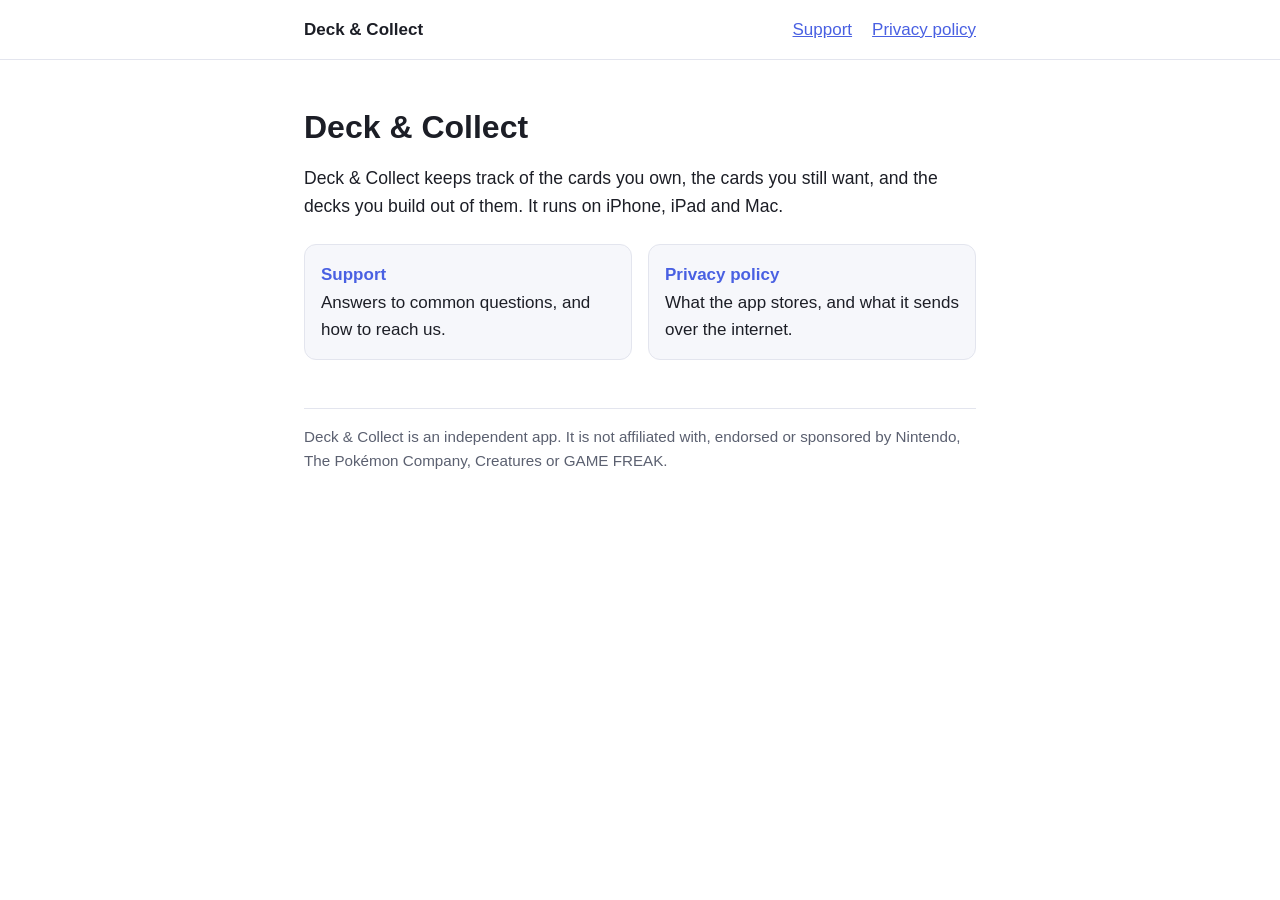
==== index.html @ 9097c73a "Support page and privacy policy for the Deck & Collect app Co-Authored-By: Claude <noreply@anthropic" ====
<!doctype html>
<html lang="en">
<head>
<meta charset="utf-8">
<meta name="viewport" content="width=device-width, initial-scale=1">
<title>Help · Deck &amp; Collect</title>
<meta name="description" content="Help for Deck & Collect, the collection manager and deck builder for iPhone, iPad and Mac.">
<link rel="stylesheet" href="style.css">
</head>
<body>
<header class="site"><div>
  <a class="brand" href="./">Deck &amp; Collect</a>
  <a href="support">Support</a>
  <a href="privacy">Privacy policy</a>
</div></header>
<main>
<h1>Deck &amp; Collect</h1>
<p class="lead">Deck &amp; Collect keeps track of the cards you own, the cards you still want, and the decks you build out of them. It runs on iPhone, iPad and Mac.</p>
<div class="cards">
  <a href="support"><strong>Support</strong>Answers to common questions, and how to reach us.</a>
  <a href="privacy"><strong>Privacy policy</strong>What the app stores, and what it sends over the internet.</a>
</div>
<footer>
  Deck &amp; Collect is an independent app. It is not affiliated with, endorsed or sponsored by Nintendo, The Pokémon Company, Creatures or GAME FREAK.
</footer>
</main>
</body>
</html>
---- style.css ----
:root {
  --bg: #ffffff; --fg: #1c1e26; --muted: #5b6070; --line: #e3e5ee;
  --accent: #4960e2; --card: #f6f7fb;
}
@media (prefers-color-scheme: dark) {
  :root { --bg: #14151c; --fg: #ecedf3; --muted: #a3a8b8; --line: #2b2e3b; --accent: #8fa6f7; --card: #1c1e28; }
}
* { box-sizing: border-box; }
body {
  margin: 0; background: var(--bg); color: var(--fg);
  font: 17px/1.6 -apple-system, BlinkMacSystemFont, "Segoe UI", Roboto, Helvetica, Arial, sans-serif;
}
main { max-width: 44rem; margin: 0 auto; padding: 2rem 1rem 4rem; }
header.site { border-bottom: 1px solid var(--line); }
header.site div { max-width: 44rem; margin: 0 auto; padding: 1rem; display: flex; gap: 1.25rem; flex-wrap: wrap; align-items: baseline; }
header.site a.brand { font-weight: 700; color: var(--fg); text-decoration: none; margin-right: auto; }
a { color: var(--accent); }
h1 { font-size: 2rem; line-height: 1.2; margin: 1rem 0 0.5rem; }
h2 { font-size: 1.25rem; margin: 2.25rem 0 0.5rem; }
p.lead { font-size: 1.1rem; }
p.muted, footer { color: var(--muted); font-size: 0.95rem; }
table { border-collapse: collapse; width: 100%; display: block; overflow-x: auto; }
th, td { text-align: left; vertical-align: top; padding: 0.5rem 0.75rem 0.5rem 0; border-bottom: 1px solid var(--line); }
.cards { display: grid; gap: 1rem; grid-template-columns: repeat(auto-fit, minmax(14rem, 1fr)); margin-top: 1.5rem; }
.cards a { display: block; padding: 1rem; border: 1px solid var(--line); border-radius: 12px; background: var(--card); text-decoration: none; color: var(--fg); }
.cards a strong { color: var(--accent); display: block; }
footer { border-top: 1px solid var(--line); margin-top: 3rem; padding-top: 1rem; }
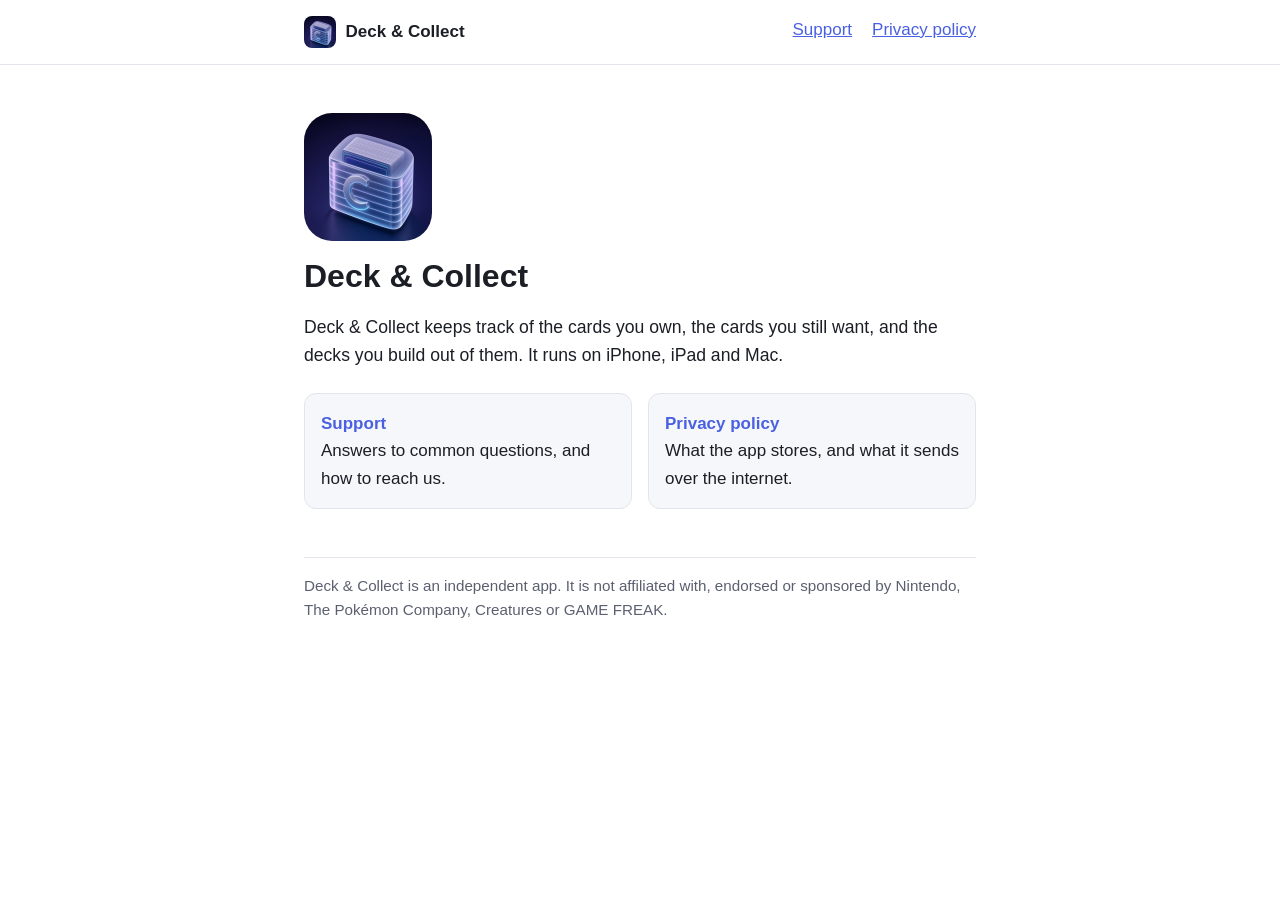
==== commit 88c4bbbc: "Show the app's logo in the header, on the start page and as the tab icon Co-Authored-By: Claude <nor" ====
--- a/index.html
+++ b/index.html
@@ -5,15 +5,18 @@
 <meta name="viewport" content="width=device-width, initial-scale=1">
 <title>Help · Deck &amp; Collect</title>
 <meta name="description" content="Help for Deck & Collect, the collection manager and deck builder for iPhone, iPad and Mac.">
+<link rel="icon" type="image/png" href="favicon.png">
+<link rel="apple-touch-icon" href="apple-touch-icon.png">
 <link rel="stylesheet" href="style.css">
 </head>
 <body>
 <header class="site"><div>
-  <a class="brand" href="./">Deck &amp; Collect</a>
+  <a class="brand" href="./"><img src="logo.png" alt="" width="32" height="32">Deck &amp; Collect</a>
   <a href="support">Support</a>
   <a href="privacy">Privacy policy</a>
 </div></header>
 <main>
+<img class="hero" src="logo.png" alt="The Deck &amp; Collect logo: a glass card box with a C on the front" width="128" height="128">
 <h1>Deck &amp; Collect</h1>
 <p class="lead">Deck &amp; Collect keeps track of the cards you own, the cards you still want, and the decks you build out of them. It runs on iPhone, iPad and Mac.</p>
 <div class="cards">
--- a/style.css
+++ b/style.css
@@ -13,7 +13,9 @@
 main { max-width: 44rem; margin: 0 auto; padding: 2rem 1rem 4rem; }
 header.site { border-bottom: 1px solid var(--line); }
 header.site div { max-width: 44rem; margin: 0 auto; padding: 1rem; display: flex; gap: 1.25rem; flex-wrap: wrap; align-items: baseline; }
-header.site a.brand { font-weight: 700; color: var(--fg); text-decoration: none; margin-right: auto; }
+header.site a.brand { font-weight: 700; color: var(--fg); text-decoration: none; margin-right: auto; display: inline-flex; align-items: center; gap: 0.6rem; align-self: center; }
+header.site a.brand img { border-radius: 8px; display: block; }
+img.hero { border-radius: 28px; display: block; margin-top: 1rem; }
 a { color: var(--accent); }
 h1 { font-size: 2rem; line-height: 1.2; margin: 1rem 0 0.5rem; }
 h2 { font-size: 1.25rem; margin: 2.25rem 0 0.5rem; }
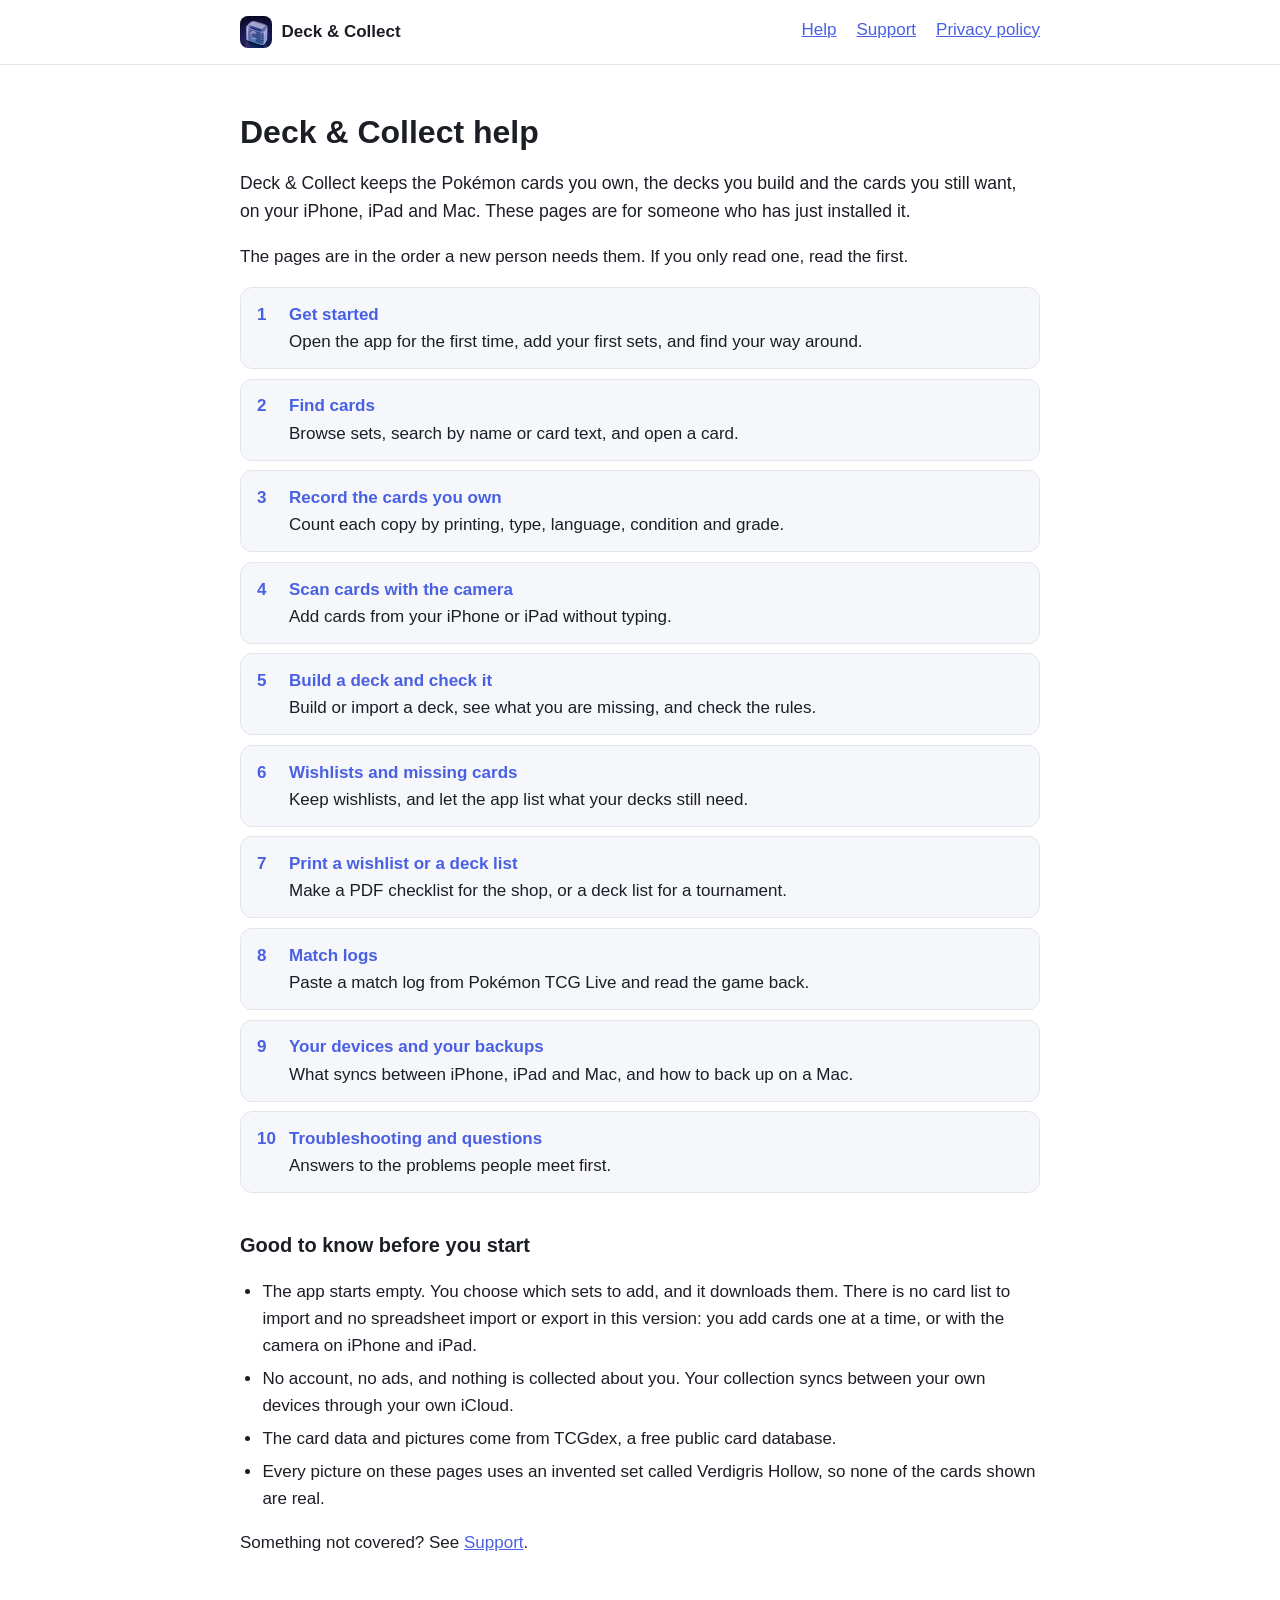
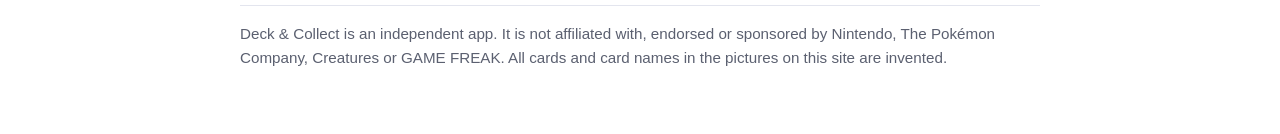
==== commit fd8ebc24: "Help pages: a start page and ten pages on using the app, with pictures from the invented demo set" ====
--- a/index.html
+++ b/index.html
@@ -3,8 +3,8 @@
 <head>
 <meta charset="utf-8">
 <meta name="viewport" content="width=device-width, initial-scale=1">
-<title>Help · Deck &amp; Collect</title>
-<meta name="description" content="Help for Deck & Collect, the collection manager and deck builder for iPhone, iPad and Mac.">
+<title>Deck &amp; Collect help · Deck &amp; Collect help</title>
+<meta name="description" content="Help for Deck & Collect, a collection manager and deck builder for iPhone, iPad and Mac.">
 <link rel="icon" type="image/png" href="favicon.png">
 <link rel="apple-touch-icon" href="apple-touch-icon.png">
 <link rel="stylesheet" href="style.css">
@@ -12,19 +12,37 @@
 <body>
 <header class="site"><div>
   <a class="brand" href="./"><img src="logo.png" alt="" width="32" height="32">Deck &amp; Collect</a>
-  <a href="support">Support</a>
-  <a href="privacy">Privacy policy</a>
+  <a href="index.html">Help</a>
+  <a href="support.html">Support</a>
+  <a href="privacy.html">Privacy policy</a>
 </div></header>
-<main>
-<img class="hero" src="logo.png" alt="The Deck &amp; Collect logo: a glass card box with a C on the front" width="128" height="128">
-<h1>Deck &amp; Collect</h1>
-<p class="lead">Deck &amp; Collect keeps track of the cards you own, the cards you still want, and the decks you build out of them. It runs on iPhone, iPad and Mac.</p>
-<div class="cards">
-  <a href="support"><strong>Support</strong>Answers to common questions, and how to reach us.</a>
-  <a href="privacy"><strong>Privacy policy</strong>What the app stores, and what it sends over the internet.</a>
-</div>
+<main class="help">
+<h1>Deck &amp; Collect help</h1>
+
+<p class="lead">Deck &amp; Collect keeps the Pokémon cards you own, the decks you build and the cards you still want, on your iPhone, iPad and Mac. These pages are for someone who has just installed it.</p>
+<p>The pages are in the order a new person needs them. If you only read one, read the first.</p>
+<ol class="toc">
+<li><a href="getting-started.html"><strong>Get started</strong>Open the app for the first time, add your first sets, and find your way around.</a></li>
+<li><a href="cards-and-search.html"><strong>Find cards</strong>Browse sets, search by name or card text, and open a card.</a></li>
+<li><a href="your-collection.html"><strong>Record the cards you own</strong>Count each copy by printing, type, language, condition and grade.</a></li>
+<li><a href="scanner.html"><strong>Scan cards with the camera</strong>Add cards from your iPhone or iPad without typing.</a></li>
+<li><a href="decks.html"><strong>Build a deck and check it</strong>Build or import a deck, see what you are missing, and check the rules.</a></li>
+<li><a href="wishlists.html"><strong>Wishlists and missing cards</strong>Keep wishlists, and let the app list what your decks still need.</a></li>
+<li><a href="printing.html"><strong>Print a wishlist or a deck list</strong>Make a PDF checklist for the shop, or a deck list for a tournament.</a></li>
+<li><a href="match-logs.html"><strong>Match logs</strong>Paste a match log from Pokémon TCG Live and read the game back.</a></li>
+<li><a href="devices-and-backup.html"><strong>Your devices and your backups</strong>What syncs between iPhone, iPad and Mac, and how to back up on a Mac.</a></li>
+<li><a href="troubleshooting.html"><strong>Troubleshooting and questions</strong>Answers to the problems people meet first.</a></li>
+</ol>
+<h2>Good to know before you start</h2>
+<ul>
+  <li>The app starts empty. You choose which sets to add, and it downloads them. There is no card list to import and no spreadsheet import or export in this version: you add cards one at a time, or with the camera on iPhone and iPad.</li>
+  <li>No account, no ads, and nothing is collected about you. Your collection syncs between your own devices through your own iCloud.</li>
+  <li>The card data and pictures come from TCGdex, a free public card database.</li>
+  <li>Every picture on these pages uses an invented set called Verdigris Hollow, so none of the cards shown are real.</li>
+</ul>
+<p>Something not covered? See <a href="support.html">Support</a>.</p>
 <footer>
-  Deck &amp; Collect is an independent app. It is not affiliated with, endorsed or sponsored by Nintendo, The Pokémon Company, Creatures or GAME FREAK.
+  Deck &amp; Collect is an independent app. It is not affiliated with, endorsed or sponsored by Nintendo, The Pokémon Company, Creatures or GAME FREAK. All cards and card names in the pictures on this site are invented.
 </footer>
 </main>
 </body>
--- a/style.css
+++ b/style.css
@@ -27,3 +27,29 @@
 .cards a { display: block; padding: 1rem; border: 1px solid var(--line); border-radius: 12px; background: var(--card); text-decoration: none; color: var(--fg); }
 .cards a strong { color: var(--accent); display: block; }
 footer { border-top: 1px solid var(--line); margin-top: 3rem; padding-top: 1rem; }
+
+/* Help pages */
+header.site div { max-width: 52rem; }
+main.help { max-width: 52rem; }
+nav.crumb { font-size: 0.95rem; color: var(--muted); margin-top: 0.5rem; }
+nav.crumb a { color: var(--muted); }
+ol, ul { padding-left: 1.4rem; }
+li { margin: 0.35rem 0; }
+figure { margin: 1.25rem 0; }
+figure img { max-width: 100%; height: auto; border: 1px solid var(--line); border-radius: 14px; display: block; }
+figure.phone img { max-width: 300px; }
+figure.tablet img { max-width: 100%; }
+figcaption { color: var(--muted); font-size: 0.9rem; margin-top: 0.4rem; }
+.pair { display: flex; gap: 1rem; flex-wrap: wrap; align-items: flex-start; }
+.pair figure { margin: 1rem 0; flex: 0 1 auto; }
+.pair figure.phone { flex: 0 1 260px; }
+.pair figure.phone img { max-width: 100%; }
+.note, .device { border-left: 4px solid var(--accent); background: var(--card); padding: 0.6rem 1rem; border-radius: 0 10px 10px 0; margin: 1rem 0; }
+.device strong:first-child { color: var(--accent); }
+.steps-next { margin-top: 2.5rem; padding-top: 1rem; border-top: 1px solid var(--line); }
+.toc { counter-reset: t; list-style: none; padding: 0; }
+.toc li { counter-increment: t; border: 1px solid var(--line); border-radius: 12px; background: var(--card); margin: 0.6rem 0; }
+.toc a { display: block; padding: 0.8rem 1rem 0.8rem 3rem; text-decoration: none; color: var(--fg); position: relative; }
+.toc a::before { content: counter(t); position: absolute; left: 1rem; color: var(--accent); font-weight: 700; }
+.toc a strong { color: var(--accent); display: block; }
+kbd { font: inherit; border: 1px solid var(--line); border-radius: 5px; padding: 0 0.3rem; background: var(--card); }
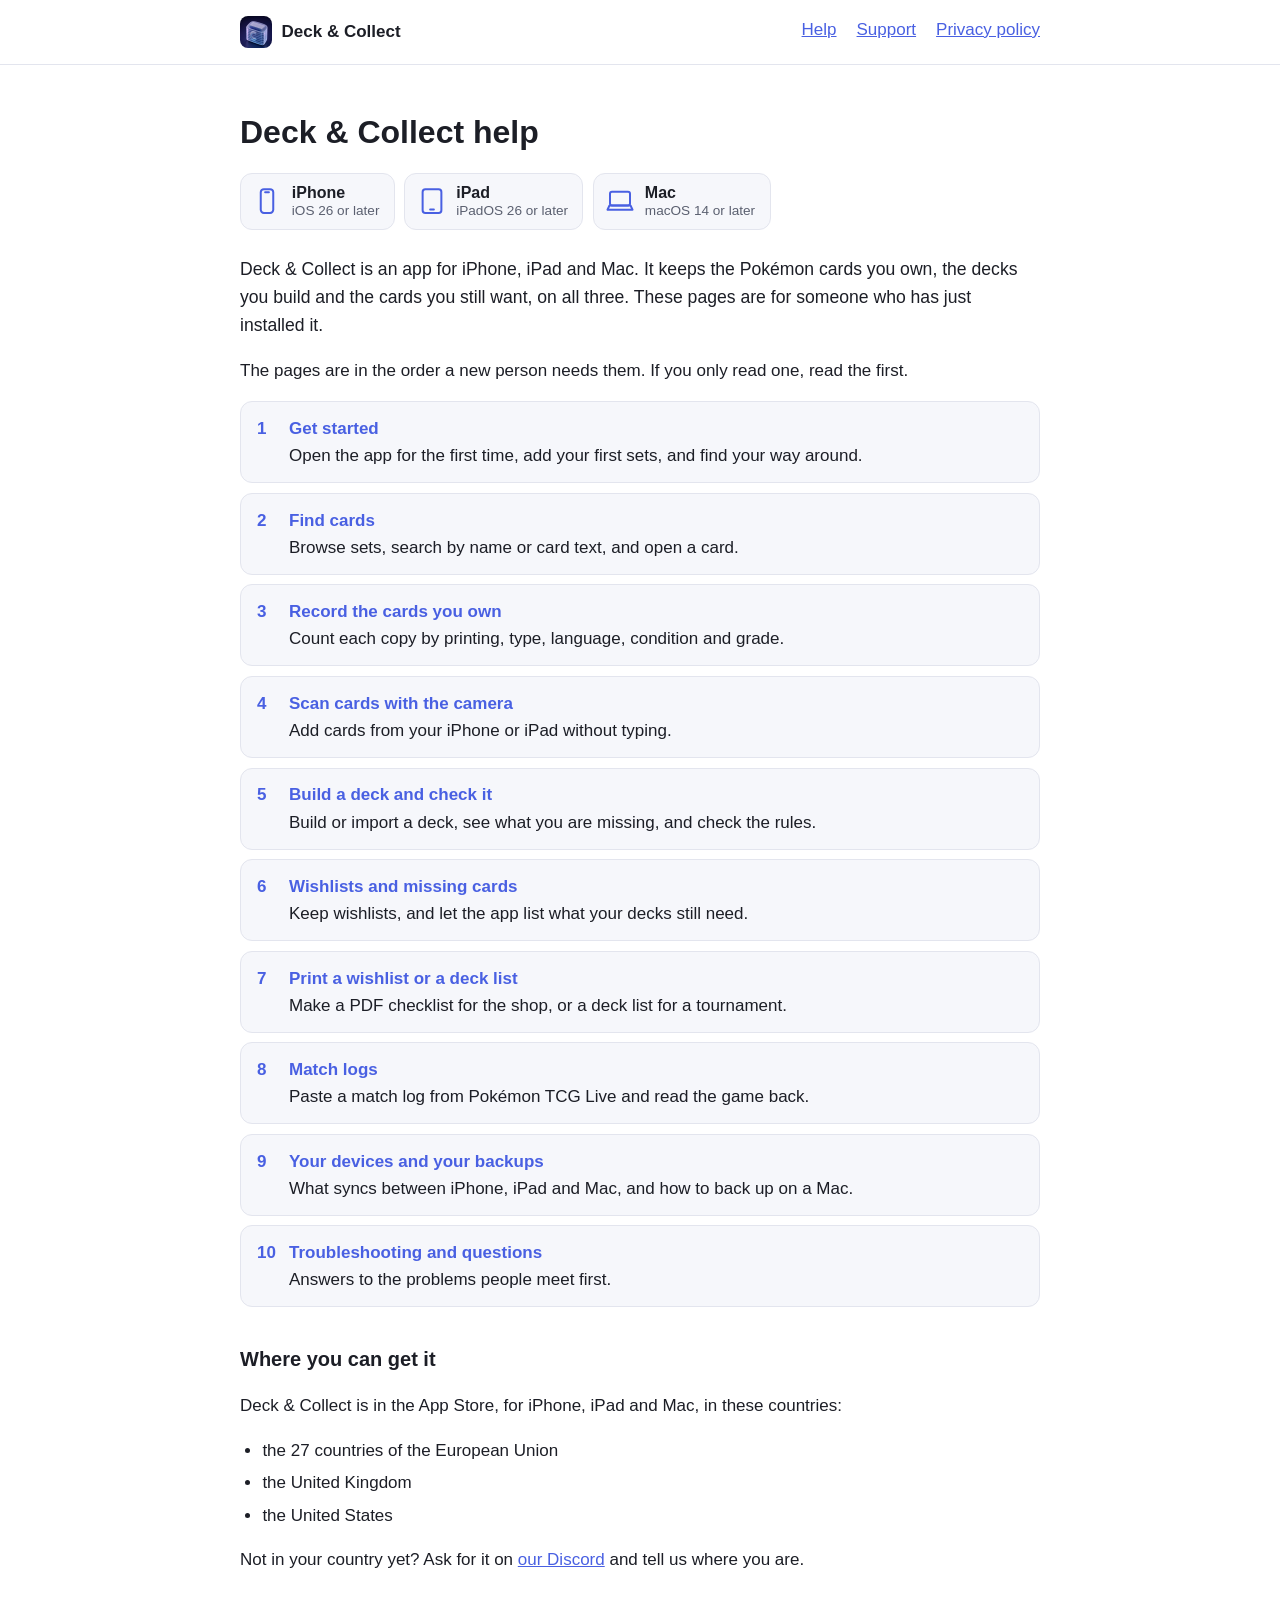
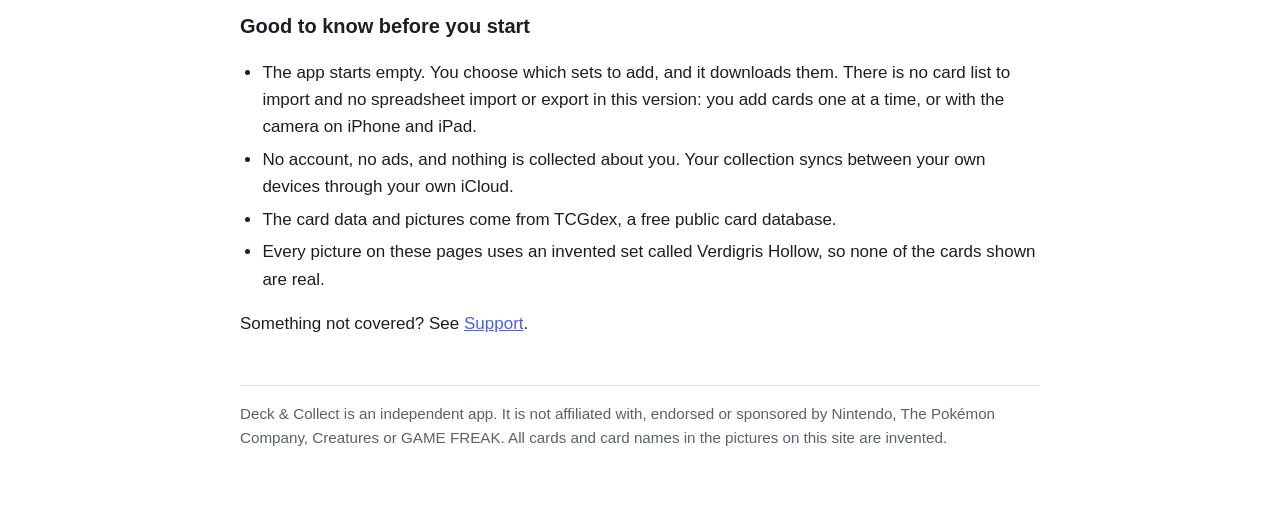
==== commit d722f439: "Start page says what the app runs on and where it is available - A strip at the top: iPhone, iPad an" ====
--- a/index.html
+++ b/index.html
@@ -19,7 +19,12 @@
 <main class="help">
 <h1>Deck &amp; Collect help</h1>
 
-<p class="lead">Deck &amp; Collect keeps the Pokémon cards you own, the decks you build and the cards you still want, on your iPhone, iPad and Mac. These pages are for someone who has just installed it.</p>
+<ul class="platforms" aria-label="Deck &amp; Collect runs on iPhone, iPad and Mac">
+  <li><svg viewBox="0 0 24 24" aria-hidden="true"><rect x="7" y="2.5" width="10" height="19" rx="2.5"/><line x1="10.5" y1="5" x2="13.5" y2="5"/></svg><span><strong>iPhone</strong>iOS 26 or later</span></li>
+  <li><svg viewBox="0 0 24 24" aria-hidden="true"><rect x="4.5" y="2.5" width="15" height="19" rx="2.2"/><line x1="10.5" y1="18.8" x2="13.5" y2="18.8"/></svg><span><strong>iPad</strong>iPadOS 26 or later</span></li>
+  <li><svg viewBox="0 0 24 24" aria-hidden="true"><rect x="4" y="4.5" width="16" height="11" rx="1.6"/><path d="M2 19h20l-1.6-3.5H3.6z"/></svg><span><strong>Mac</strong>macOS 14 or later</span></li>
+</ul>
+<p class="lead">Deck &amp; Collect is an app for iPhone, iPad and Mac. It keeps the Pokémon cards you own, the decks you build and the cards you still want, on all three. These pages are for someone who has just installed it.</p>
 <p>The pages are in the order a new person needs them. If you only read one, read the first.</p>
 <ol class="toc">
 <li><a href="getting-started.html"><strong>Get started</strong>Open the app for the first time, add your first sets, and find your way around.</a></li>
@@ -33,6 +38,14 @@
 <li><a href="devices-and-backup.html"><strong>Your devices and your backups</strong>What syncs between iPhone, iPad and Mac, and how to back up on a Mac.</a></li>
 <li><a href="troubleshooting.html"><strong>Troubleshooting and questions</strong>Answers to the problems people meet first.</a></li>
 </ol>
+<h2 id="countries">Where you can get it</h2>
+<p>Deck &amp; Collect is in the App Store, for iPhone, iPad and Mac, in these countries:</p>
+<ul>
+  <li>the 27 countries of the European Union</li>
+  <li>the United Kingdom</li>
+  <li>the United States</li>
+</ul>
+<p>Not in your country yet? Ask for it on <a href="https://discord.gg/d5BwXKEC8r">our Discord</a> and tell us where you are.</p>
 <h2>Good to know before you start</h2>
 <ul>
   <li>The app starts empty. You choose which sets to add, and it downloads them. There is no card list to import and no spreadsheet import or export in this version: you add cards one at a time, or with the camera on iPhone and iPad.</li>
--- a/style.css
+++ b/style.css
@@ -53,3 +53,9 @@
 .toc a::before { content: counter(t); position: absolute; left: 1rem; color: var(--accent); font-weight: 700; }
 .toc a strong { color: var(--accent); display: block; }
 kbd { font: inherit; border: 1px solid var(--line); border-radius: 5px; padding: 0 0.3rem; background: var(--card); }
+
+.platforms { list-style: none; padding: 0; margin: 1rem 0 1.25rem; display: flex; flex-wrap: wrap; gap: 0.6rem; }
+.platforms li { display: flex; align-items: center; gap: 0.6rem; border: 1px solid var(--line); border-radius: 12px; background: var(--card); padding: 0.55rem 0.9rem 0.55rem 0.7rem; }
+.platforms svg { width: 30px; height: 30px; flex: none; fill: none; stroke: var(--accent); stroke-width: 1.6; stroke-linecap: round; stroke-linejoin: round; }
+.platforms span { color: var(--muted); font-size: 0.85rem; line-height: 1.25; }
+.platforms strong { display: block; color: var(--fg); font-size: 1rem; }
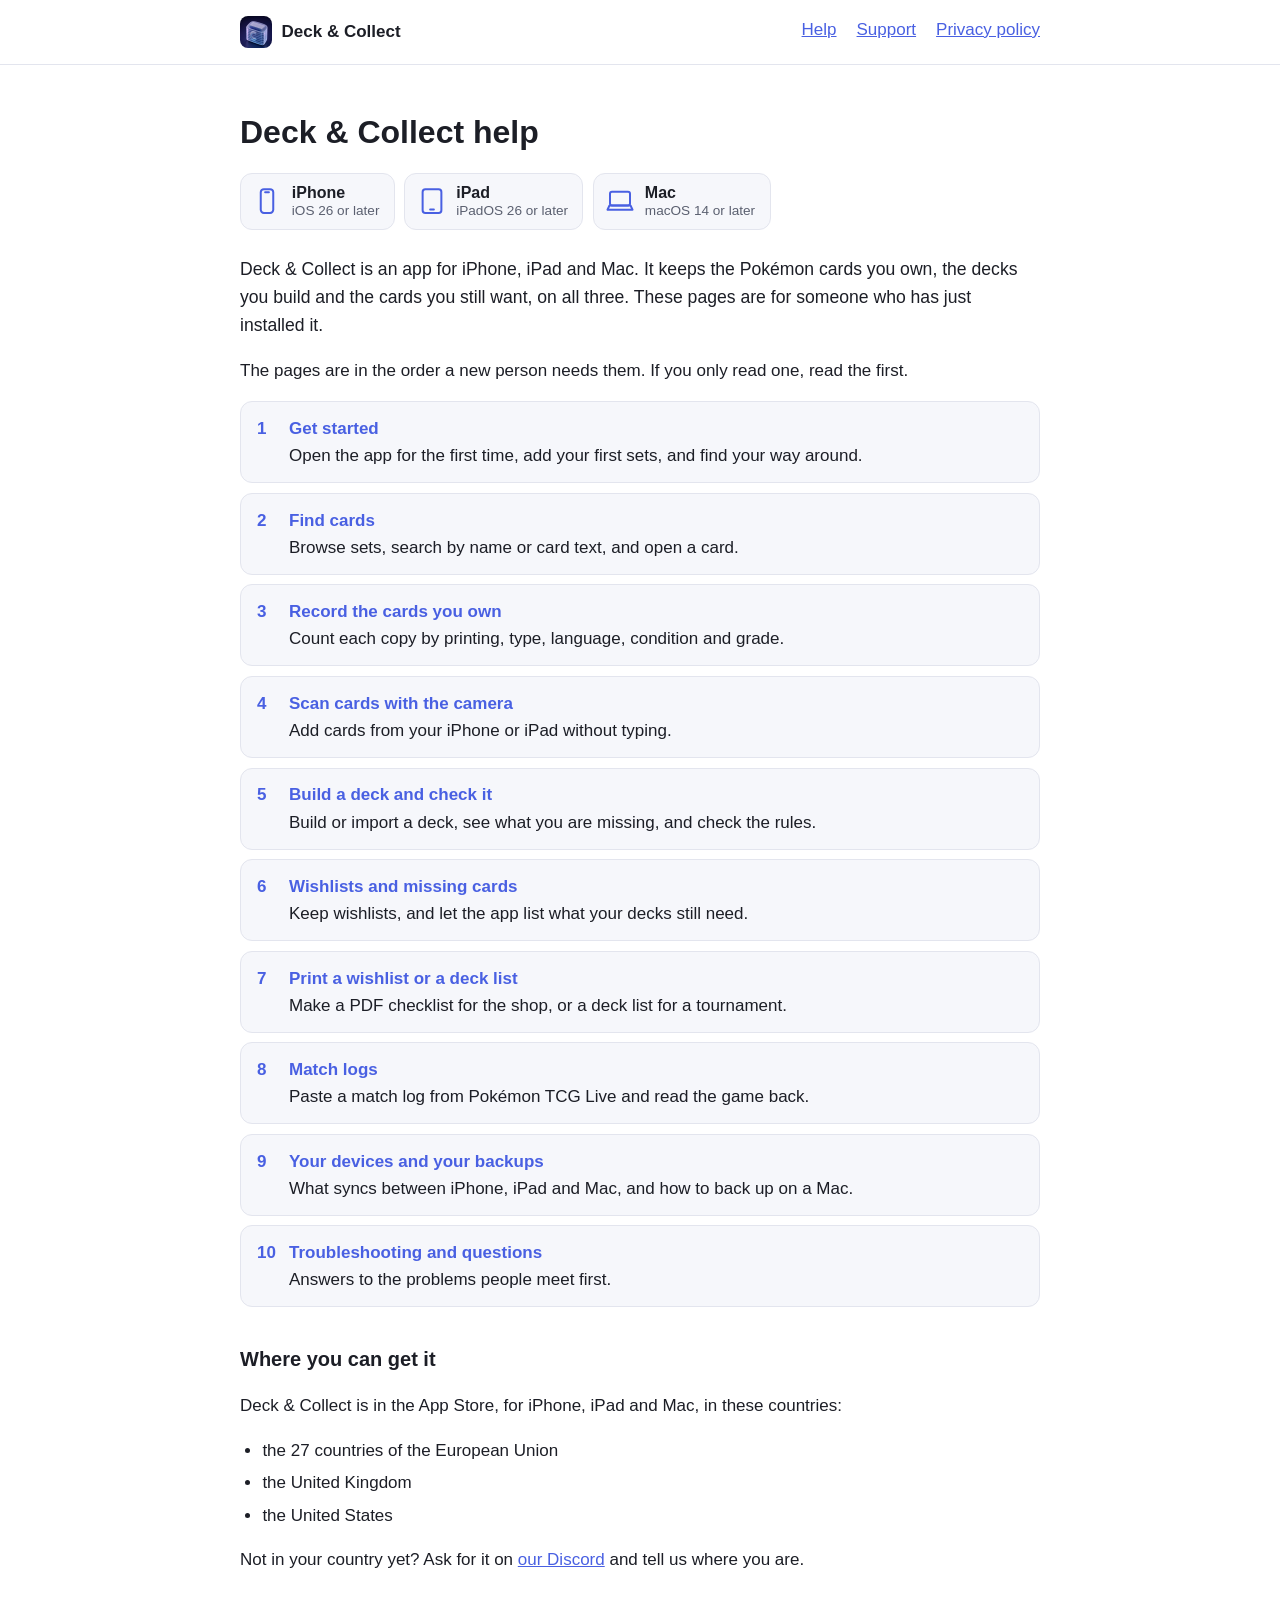
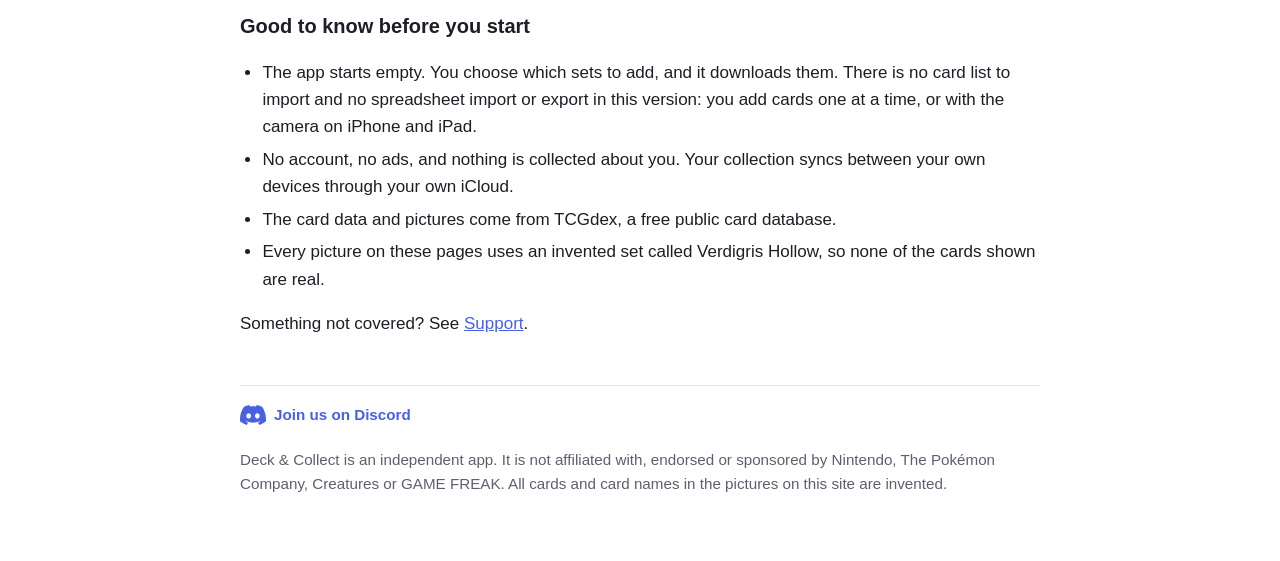
==== commit 84a017a0: "Every page's footer links to the Discord, with its icon Co-Authored-By: Claude Fable 5.2 <noreply@an" ====
--- a/index.html
+++ b/index.html
@@ -7,7 +7,7 @@
 <meta name="description" content="Help for Deck & Collect, a collection manager and deck builder for iPhone, iPad and Mac.">
 <link rel="icon" type="image/png" href="favicon.png">
 <link rel="apple-touch-icon" href="apple-touch-icon.png">
-<link rel="stylesheet" href="style.css">
+<link rel="stylesheet" href="style.css?v=2">
 </head>
 <body>
 <header class="site"><div>
@@ -20,9 +20,9 @@
 <h1>Deck &amp; Collect help</h1>
 
 <ul class="platforms" aria-label="Deck &amp; Collect runs on iPhone, iPad and Mac">
-  <li><svg viewBox="0 0 24 24" aria-hidden="true"><rect x="7" y="2.5" width="10" height="19" rx="2.5"/><line x1="10.5" y1="5" x2="13.5" y2="5"/></svg><span><strong>iPhone</strong>iOS 26 or later</span></li>
-  <li><svg viewBox="0 0 24 24" aria-hidden="true"><rect x="4.5" y="2.5" width="15" height="19" rx="2.2"/><line x1="10.5" y1="18.8" x2="13.5" y2="18.8"/></svg><span><strong>iPad</strong>iPadOS 26 or later</span></li>
-  <li><svg viewBox="0 0 24 24" aria-hidden="true"><rect x="4" y="4.5" width="16" height="11" rx="1.6"/><path d="M2 19h20l-1.6-3.5H3.6z"/></svg><span><strong>Mac</strong>macOS 14 or later</span></li>
+  <li><svg viewBox="0 0 24 24" width="30" height="30" fill="none" stroke="currentColor" stroke-width="1.6" stroke-linecap="round" stroke-linejoin="round" aria-hidden="true"><rect x="7" y="2.5" width="10" height="19" rx="2.5"/><line x1="10.5" y1="5" x2="13.5" y2="5"/></svg><span><strong>iPhone</strong>iOS 26 or later</span></li>
+  <li><svg viewBox="0 0 24 24" width="30" height="30" fill="none" stroke="currentColor" stroke-width="1.6" stroke-linecap="round" stroke-linejoin="round" aria-hidden="true"><rect x="4.5" y="2.5" width="15" height="19" rx="2.2"/><line x1="10.5" y1="18.8" x2="13.5" y2="18.8"/></svg><span><strong>iPad</strong>iPadOS 26 or later</span></li>
+  <li><svg viewBox="0 0 24 24" width="30" height="30" fill="none" stroke="currentColor" stroke-width="1.6" stroke-linecap="round" stroke-linejoin="round" aria-hidden="true"><rect x="4" y="4.5" width="16" height="11" rx="1.6"/><path d="M2 19h20l-1.6-3.5H3.6z"/></svg><span><strong>Mac</strong>macOS 14 or later</span></li>
 </ul>
 <p class="lead">Deck &amp; Collect is an app for iPhone, iPad and Mac. It keeps the Pokémon cards you own, the decks you build and the cards you still want, on all three. These pages are for someone who has just installed it.</p>
 <p>The pages are in the order a new person needs them. If you only read one, read the first.</p>
@@ -55,6 +55,7 @@
 </ul>
 <p>Something not covered? See <a href="support.html">Support</a>.</p>
 <footer>
+  <p class="community" style="margin: 0 0 0.8rem;"><a href="https://discord.gg/d5BwXKEC8r" style="display: inline-flex; align-items: center; gap: 0.5rem; text-decoration: none; font-weight: 600;"><svg viewBox="0 0 24 24" width="26" height="26" fill="currentColor" role="img" aria-label="Discord"><path d="M20.317 4.3698a19.7913 19.7913 0 00-4.8851-1.5152.0741.0741 0 00-.0785.0371c-.211.3753-.4447.8648-.6083 1.2495-1.8447-.2762-3.68-.2762-5.4868 0-.1636-.3933-.4058-.8742-.6177-1.2495a.077.077 0 00-.0785-.037 19.7363 19.7363 0 00-4.8852 1.515.0699.0699 0 00-.0321.0277C.5334 9.0458-.319 13.5799.0992 18.0578a.0824.0824 0 00.0312.0561c2.0528 1.5076 4.0413 2.4228 5.9929 3.0294a.0777.0777 0 00.0842-.0276c.4616-.6304.8731-1.2952 1.226-1.9942a.076.076 0 00-.0416-.1057c-.6528-.2476-1.2743-.5495-1.8722-.8923a.077.077 0 01-.0076-.1277c.1258-.0943.2517-.1923.3718-.2914a.0743.0743 0 01.0776-.0105c3.9278 1.7933 8.18 1.7933 12.0614 0a.0739.0739 0 01.0785.0095c.1202.099.246.1981.3728.2924a.077.077 0 01-.0066.1276 12.2986 12.2986 0 01-1.873.8914.0766.0766 0 00-.0407.1067c.3604.698.7719 1.3628 1.225 1.9932a.076.076 0 00.0842.0286c1.961-.6067 3.9495-1.5219 6.0023-3.0294a.077.077 0 00.0313-.0552c.5004-5.177-.8382-9.6739-3.5485-13.6604a.061.061 0 00-.0312-.0286zM8.02 15.3312c-1.1825 0-2.1569-1.0857-2.1569-2.419 0-1.3332.9555-2.4189 2.157-2.4189 1.2108 0 2.1757 1.0952 2.1568 2.419 0 1.3332-.9555 2.4189-2.1569 2.4189zm7.9748 0c-1.1825 0-2.1569-1.0857-2.1569-2.419 0-1.3332.9554-2.4189 2.1569-2.4189 1.2108 0 2.1757 1.0952 2.1568 2.419 0 1.3332-.946 2.4189-2.1568 2.4189Z"/></svg>Join us on Discord</a></p>
   Deck &amp; Collect is an independent app. It is not affiliated with, endorsed or sponsored by Nintendo, The Pokémon Company, Creatures or GAME FREAK. All cards and card names in the pictures on this site are invented.
 </footer>
 </main>
--- a/style.css
+++ b/style.css
@@ -56,6 +56,6 @@
 
 .platforms { list-style: none; padding: 0; margin: 1rem 0 1.25rem; display: flex; flex-wrap: wrap; gap: 0.6rem; }
 .platforms li { display: flex; align-items: center; gap: 0.6rem; border: 1px solid var(--line); border-radius: 12px; background: var(--card); padding: 0.55rem 0.9rem 0.55rem 0.7rem; }
-.platforms svg { width: 30px; height: 30px; flex: none; fill: none; stroke: var(--accent); stroke-width: 1.6; stroke-linecap: round; stroke-linejoin: round; }
+.platforms svg { width: 30px; height: 30px; flex: none; color: var(--accent); }
 .platforms span { color: var(--muted); font-size: 0.85rem; line-height: 1.25; }
 .platforms strong { display: block; color: var(--fg); font-size: 1rem; }
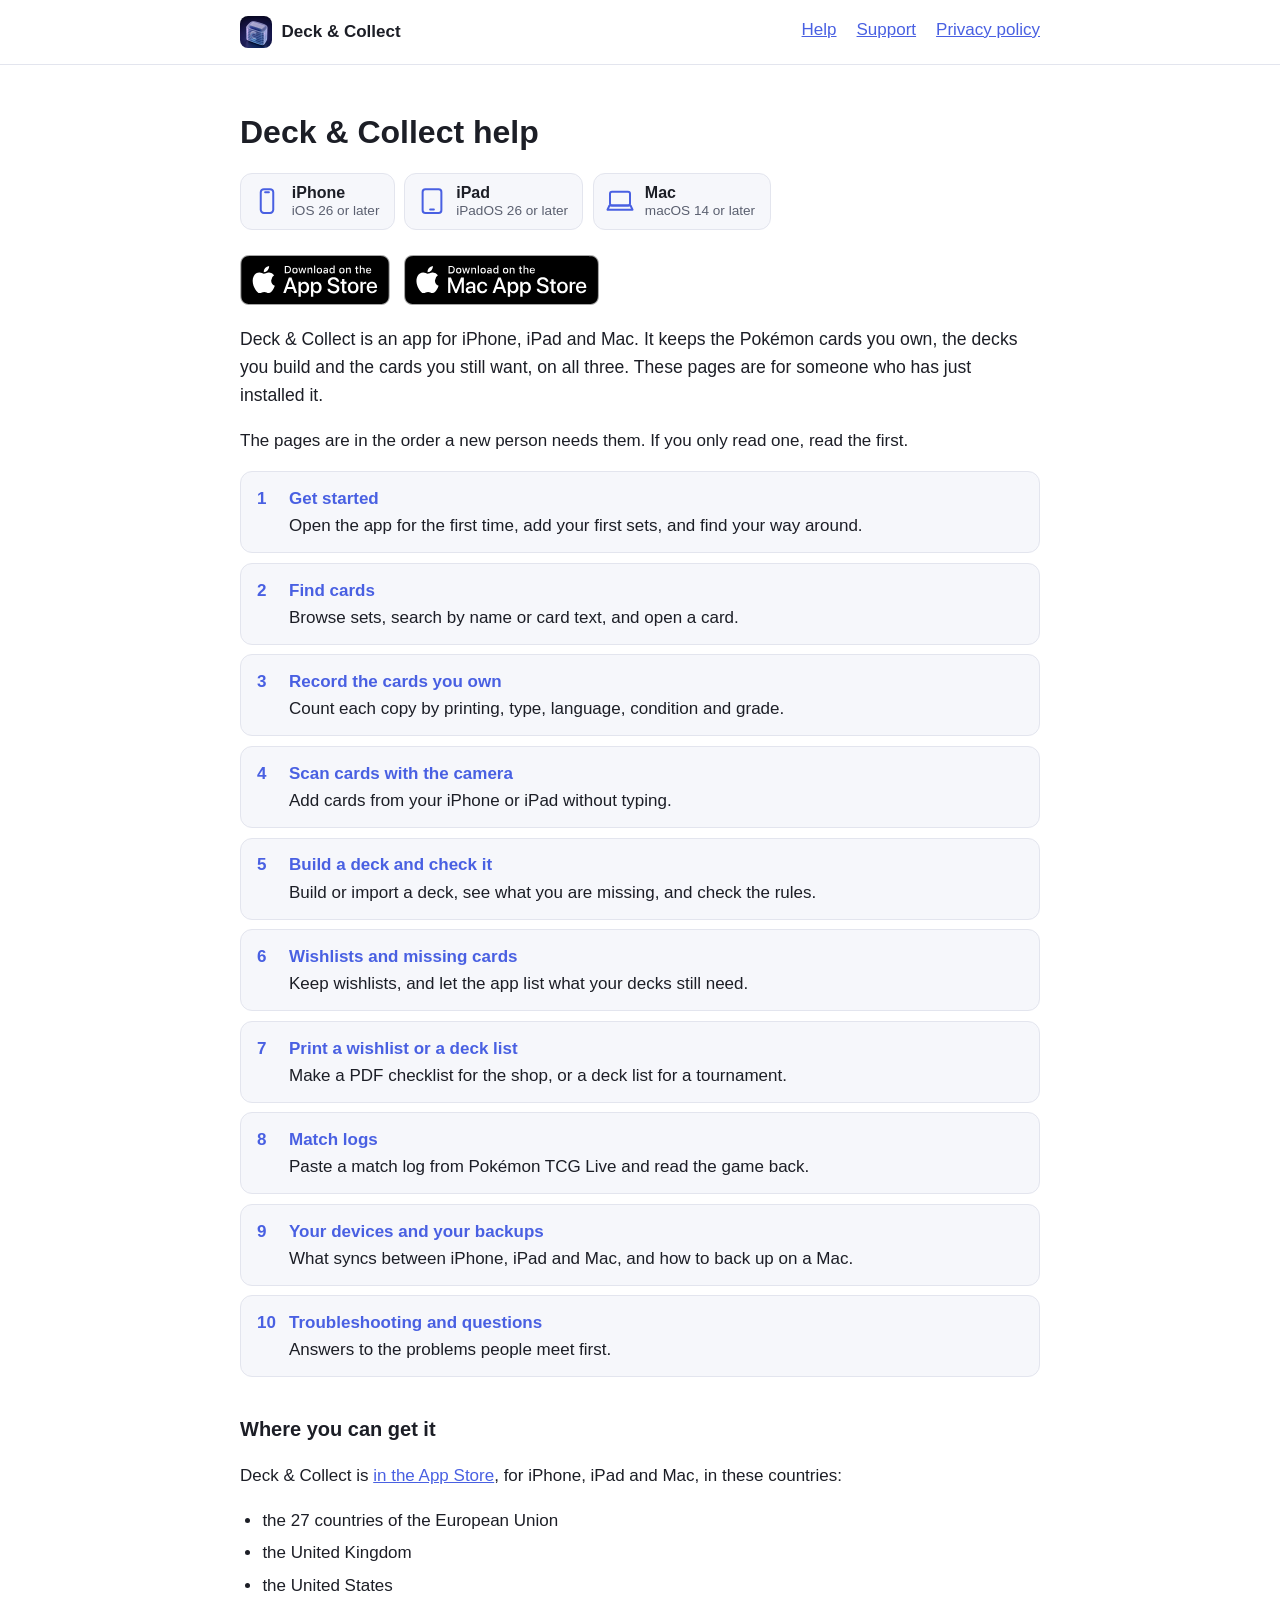
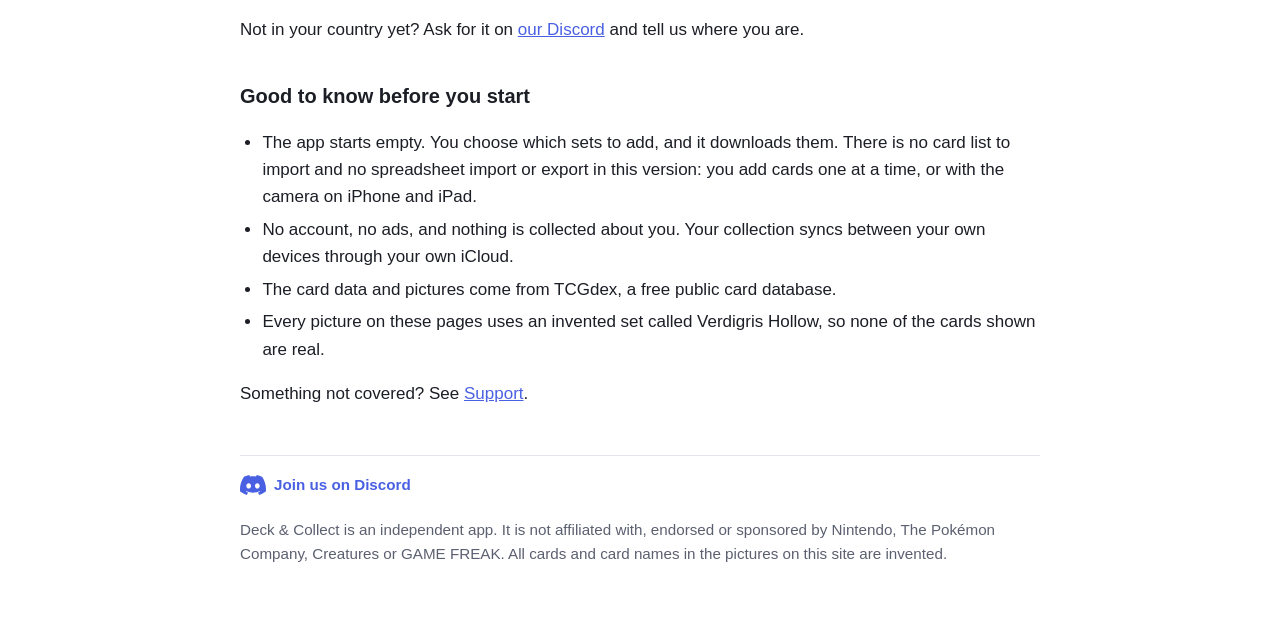
==== commit 622b2a1e: "Start page links to the App Store, with Apple's two download badges Version 1.0 is in the store sinc" ====
--- a/index.html
+++ b/index.html
@@ -24,6 +24,10 @@
   <li><svg viewBox="0 0 24 24" width="30" height="30" fill="none" stroke="currentColor" stroke-width="1.6" stroke-linecap="round" stroke-linejoin="round" aria-hidden="true"><rect x="4.5" y="2.5" width="15" height="19" rx="2.2"/><line x1="10.5" y1="18.8" x2="13.5" y2="18.8"/></svg><span><strong>iPad</strong>iPadOS 26 or later</span></li>
   <li><svg viewBox="0 0 24 24" width="30" height="30" fill="none" stroke="currentColor" stroke-width="1.6" stroke-linecap="round" stroke-linejoin="round" aria-hidden="true"><rect x="4" y="4.5" width="16" height="11" rx="1.6"/><path d="M2 19h20l-1.6-3.5H3.6z"/></svg><span><strong>Mac</strong>macOS 14 or later</span></li>
 </ul>
+<p class="store" style="display: flex; flex-wrap: wrap; gap: 14px; margin: 0 0 1.25rem;">
+  <a href="https://apps.apple.com/app/id6806307198"><img src="img/badge-app-store.svg" alt="Download on the App Store" width="150" height="50" style="border: 0; border-radius: 0; display: block;"></a>
+  <a href="https://apps.apple.com/app/id6806307198"><img src="img/badge-mac-app-store.svg" alt="Download on the Mac App Store" width="195" height="50" style="border: 0; border-radius: 0; display: block;"></a>
+</p>
 <p class="lead">Deck &amp; Collect is an app for iPhone, iPad and Mac. It keeps the Pokémon cards you own, the decks you build and the cards you still want, on all three. These pages are for someone who has just installed it.</p>
 <p>The pages are in the order a new person needs them. If you only read one, read the first.</p>
 <ol class="toc">
@@ -39,7 +43,7 @@
 <li><a href="troubleshooting.html"><strong>Troubleshooting and questions</strong>Answers to the problems people meet first.</a></li>
 </ol>
 <h2 id="countries">Where you can get it</h2>
-<p>Deck &amp; Collect is in the App Store, for iPhone, iPad and Mac, in these countries:</p>
+<p>Deck &amp; Collect is <a href="https://apps.apple.com/app/id6806307198">in the App Store</a>, for iPhone, iPad and Mac, in these countries:</p>
 <ul>
   <li>the 27 countries of the European Union</li>
   <li>the United Kingdom</li>
